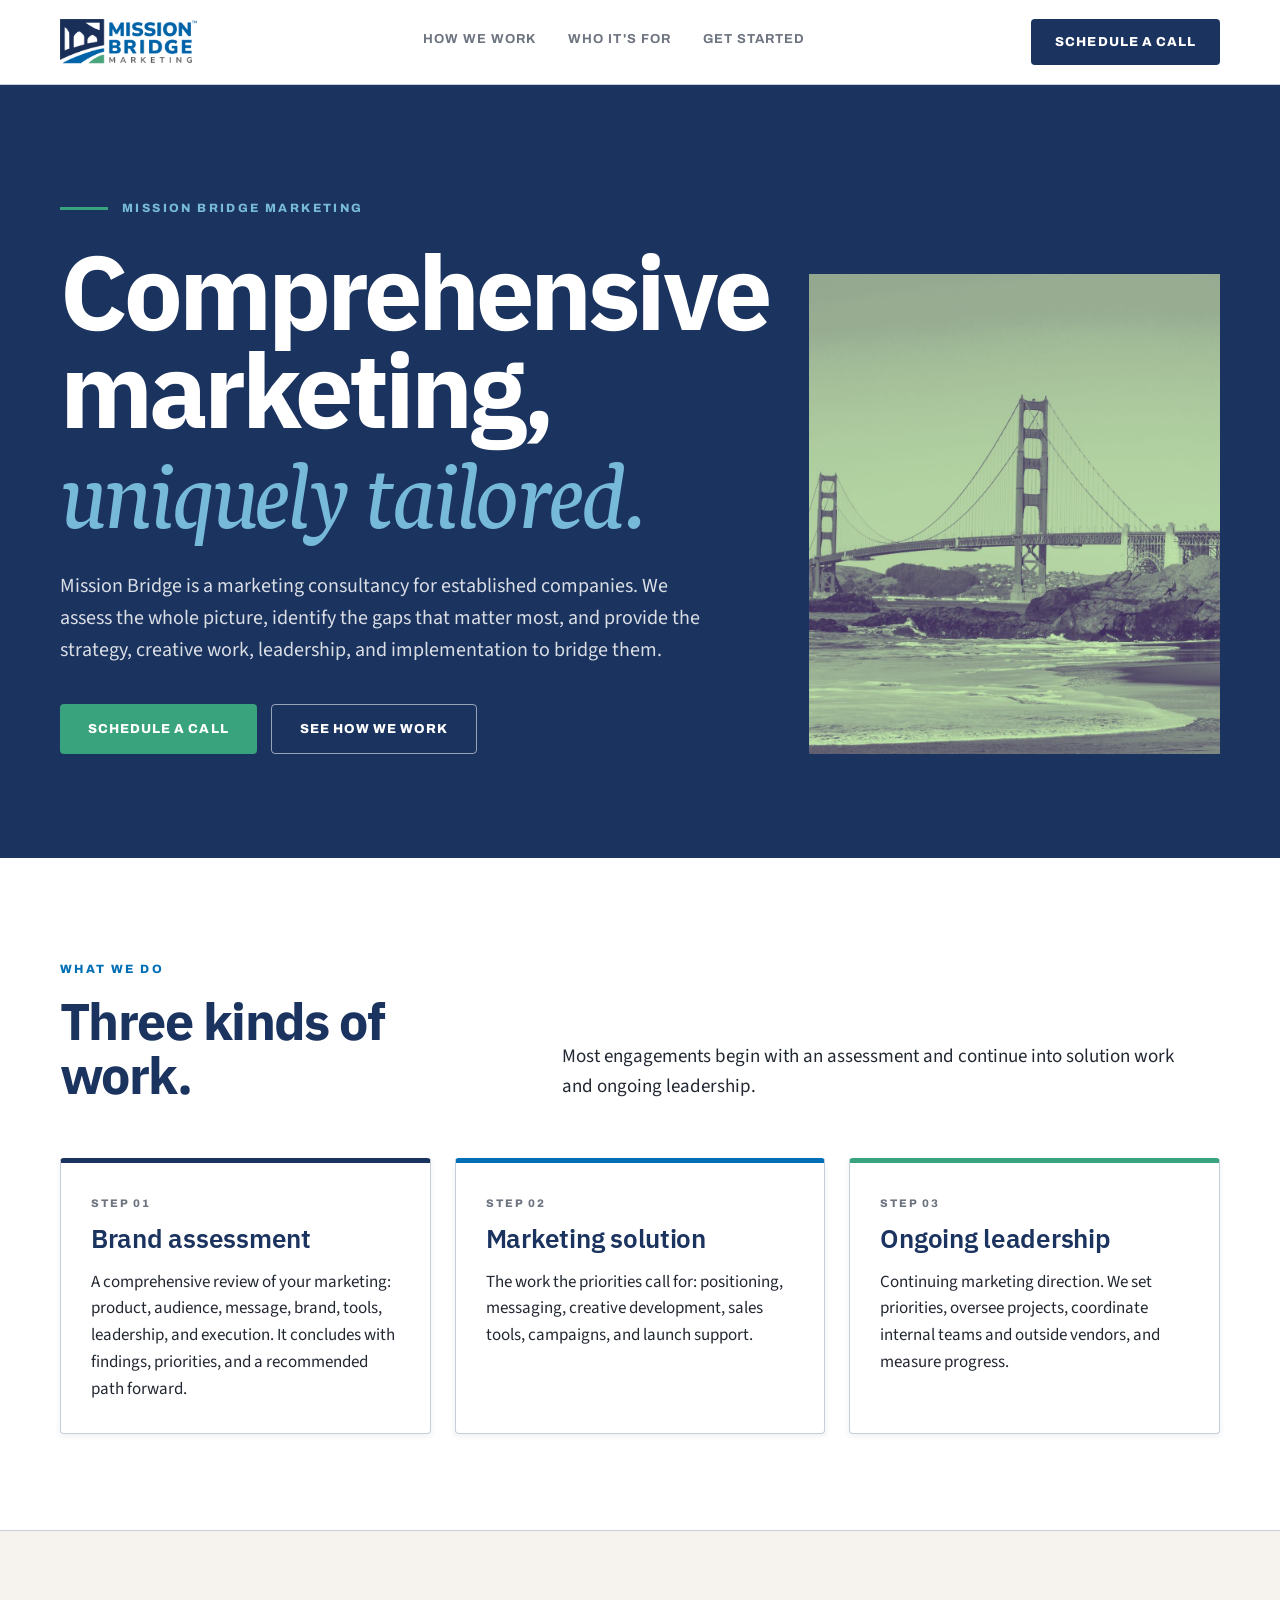
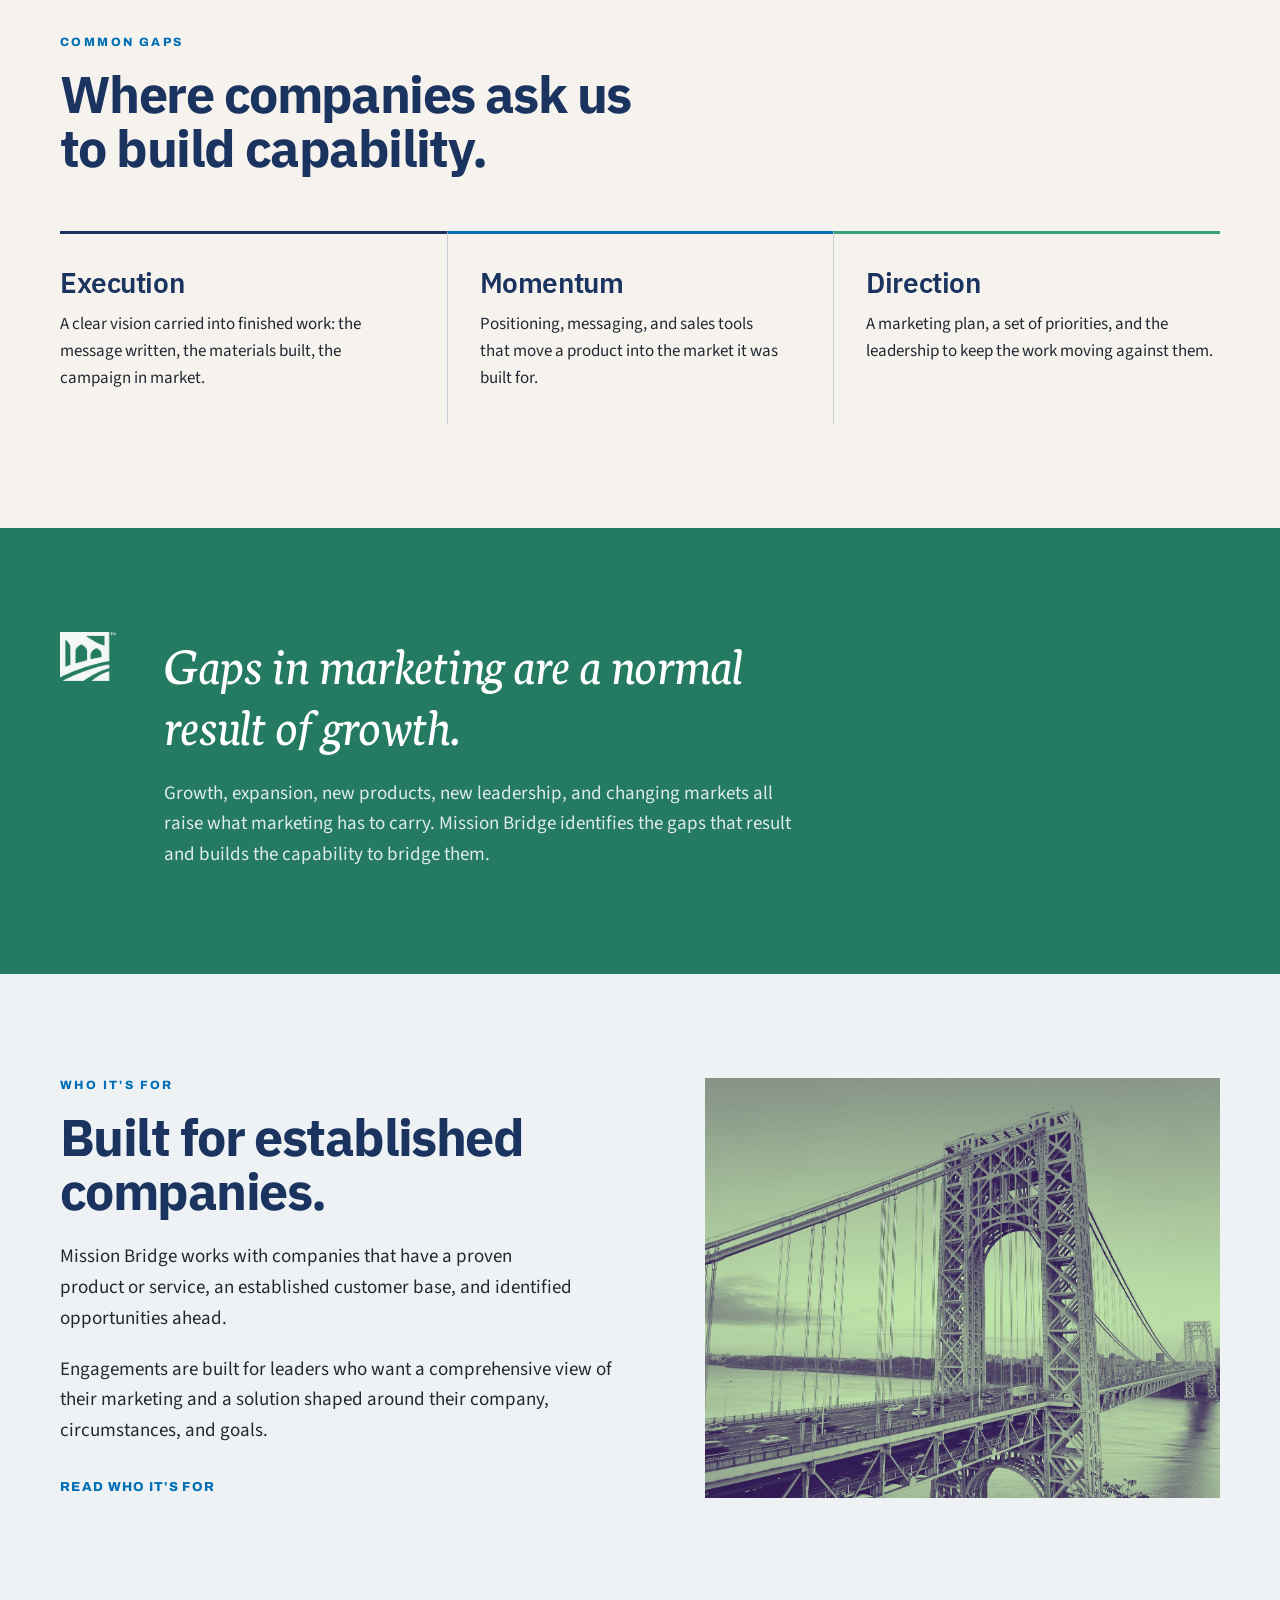
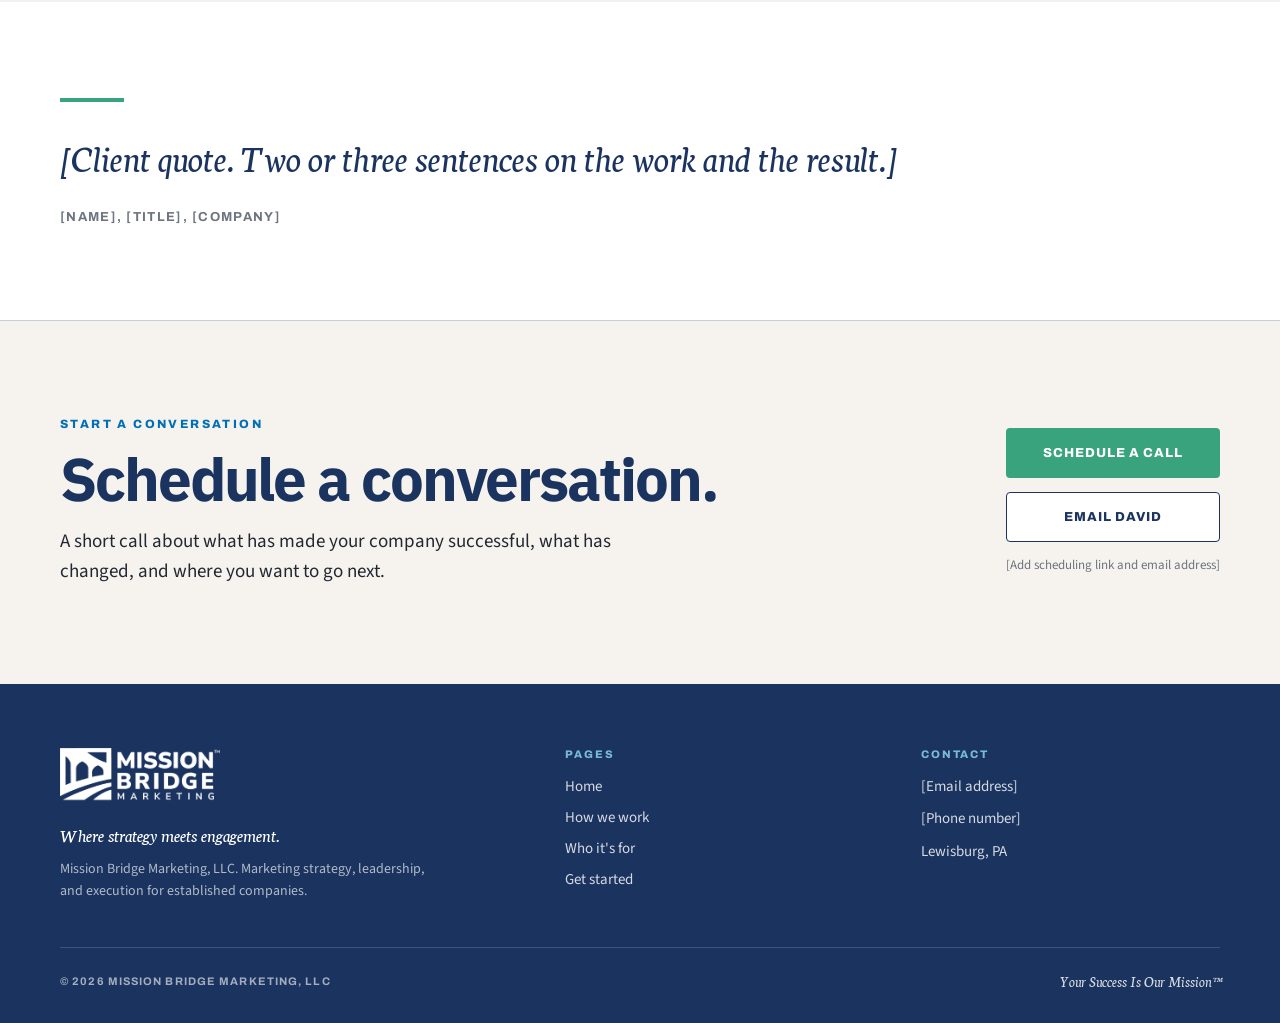
==== index.html @ 9111d2ae "Site comp" ====
<!doctype html>
<html lang="en">
<head>
<meta charset="utf-8">
<meta name="viewport" content="width=device-width, initial-scale=1">
<meta name="robots" content="noindex, nofollow">
<title>Mission Bridge Marketing</title>
<link rel="stylesheet" href="colors_and_type.css">
<style>
  * { box-sizing: border-box; }
  html, body { margin: 0; padding: 0; }
  body { background: #fff; -webkit-font-smoothing: antialiased; text-rendering: optimizeLegibility; }
  a { color: #006FB6; text-decoration: none; }
  a:hover { color: #1B335F; }
  p { text-wrap: pretty; }
  .hv0:hover{color: #1B335F !important}
  .hv1:hover{color: #1B335F !important}
  .hv2:hover{color: #1B335F !important}
  .hv3:hover{background: #16294c !important;box-shadow: 0 6px 18px rgba(27,51,95,0.10) !important;color: #fff !important}
  .hv4:hover{background: #2f9070 !important;color: #fff !important}
  .hv5:hover{border-color: #fff !important;color: #fff !important}
  .hv6:hover{box-shadow: 0 6px 18px rgba(27,51,95,0.10) !important;transform: translateY(-3px) !important}
  .hv7:hover{box-shadow: 0 6px 18px rgba(27,51,95,0.10) !important;transform: translateY(-3px) !important}
  .hv8:hover{box-shadow: 0 6px 18px rgba(27,51,95,0.10) !important;transform: translateY(-3px) !important}
  .hv9:hover{border-bottom-color: #006FB6 !important;color: #006FB6 !important}
  .hv10:hover{background: #2f9070 !important;color: #fff !important}
  .hv11:hover{box-shadow: 0 6px 18px rgba(27,51,95,0.10) !important;color: #1B335F !important}
  .hv12:hover{color: #fff !important}
  .hv13:hover{color: #fff !important}
  .hv14:hover{color: #fff !important}
  .hv15:hover{color: #fff !important}

  @media (max-width: 900px) {
    header nav { display: none !important; }
    [style*="padding: 0 40px"] { padding-left: 20px !important; padding-right: 20px !important; }
    [style*="grid-template-columns"] { grid-template-columns: 1fr !important; gap: 32px !important; }
    [style*="border-left: 1px solid var(--mbm-line)"] { border-left: 0 !important; padding-left: 0 !important; }
    h1 { font-size: 48px !important; }
    h2 { font-size: 34px !important; }
    p[style*="font-size: 54px"], p[style*="font-size: 38px"], p[style*="font-size: 34px"] { font-size: 28px !important; }
    [style*="font-size: 96px"] { font-size: 56px !important; }
    [style*="padding: 116px 0"], [style*="padding: 104px 0"], [style*="padding: 96px 0"], [style*="padding: 88px 0"] { padding-top: 64px !important; padding-bottom: 64px !important; }
    [style*="height: 480px"], [style*="height: 420px"], [style*="height: 380px"] { height: 260px !important; }
    .photo-band { height: 220px !important; }
  }
</style>
</head>
<body>
<div style="font-family: var(--font-body); color: var(--mbm-ink); background: #fff;">

  <header style="position: sticky; top: 0; z-index: 30; background: #fff; border-bottom: 1px solid var(--mbm-line);">
    <div style="max-width: 1240px; margin: 0 auto; padding: 0 40px;">
      <div style="display: flex; align-items: center; justify-content: space-between; gap: 32px; height: 84px;">
        <a href="index.html" style="display: inline-flex; align-items: center;">
          <img src="assets/logo-horizontal-full-color.png" alt="Mission Bridge Marketing" style="height: 46px; width: auto; display: block;" />
        </a>
        <nav style="display: flex; align-items: center; gap: 32px;">
          <a href="how-we-work.html" style="font-family: var(--font-utility); font-weight: 700; font-size: 13px; letter-spacing: 0.08em; text-transform: uppercase; color: #6D7480; border-bottom: 2px solid transparent; padding-bottom: 5px; transition: color 200ms var(--ease-standard);" class="hv0">How we work</a>
          <a href="who-its-for.html" style="font-family: var(--font-utility); font-weight: 700; font-size: 13px; letter-spacing: 0.08em; text-transform: uppercase; color: #6D7480; border-bottom: 2px solid transparent; padding-bottom: 5px; transition: color 200ms var(--ease-standard);" class="hv1">Who it's for</a>
          <a href="get-started.html" style="font-family: var(--font-utility); font-weight: 700; font-size: 13px; letter-spacing: 0.08em; text-transform: uppercase; color: #6D7480; border-bottom: 2px solid transparent; padding-bottom: 5px; transition: color 200ms var(--ease-standard);" class="hv2">Get started</a>
        </nav>
        <a href="#schedule" style="display: inline-flex; align-items: center; min-height: 46px; padding: 13px 24px; background: var(--mbm-navy); color: #fff; border-radius: 4px; font-family: var(--font-utility); font-weight: 800; font-size: 13px; letter-spacing: 0.08em; text-transform: uppercase; transition: background 200ms var(--ease-standard), box-shadow 200ms var(--ease-standard);" class="hv3">Schedule a call</a>
      </div>
    </div>
    <div data-mbm-progress="true" style="position: absolute; left: 0; bottom: -1px; height: 2px; width: 0; background: var(--mbm-teal); transition: width 120ms linear;"></div>
  </header>

  
  <main>
    <section style="background: var(--mbm-navy); color: #fff;">
      <div style="max-width: 1240px; margin: 0 auto; padding: 0 40px;">
        <div style="display: grid; grid-template-columns: minmax(0, 1.25fr) minmax(0, 0.75fr); gap: 64px; align-items: end; padding: 116px 0 104px;">
          <div>
            <div style="display: flex; align-items: center; gap: 14px; margin-bottom: 28px;">
              <span style="display: block; width: 48px; height: 3px; background: var(--mbm-teal);"></span>
              <span style="font-family: var(--font-utility); font-weight: 800; font-size: 12px; letter-spacing: 0.2em; text-transform: uppercase; color: var(--mbm-sky);">Mission Bridge Marketing</span>
            </div>
            <h1 style="font-family: var(--font-display); font-weight: 700; font-size: 104px; line-height: 0.94; letter-spacing: -0.038em; color: #fff; margin: 0 0 32px; max-width: 15ch;">Comprehensive marketing, <span style="font-family: var(--font-editorial); font-style: italic; font-weight: 400; letter-spacing: -0.01em; color: var(--mbm-sky);">uniquely tailored.</span></h1>
            <p style="font-family: var(--font-body); font-size: 20px; line-height: 1.6; color: rgba(255,255,255,0.84); margin: 0 0 38px; max-width: 640px;">Mission Bridge is a marketing consultancy for established companies. We assess the whole picture, identify the gaps that matter most, and provide the strategy, creative work, leadership, and implementation to bridge them.</p>
            <div style="display: flex; gap: 14px; flex-wrap: wrap;">
              <a href="#schedule" style="display: inline-flex; align-items: center; min-height: 50px; padding: 16px 28px; background: var(--mbm-teal); color: #fff; border-radius: 4px; font-family: var(--font-utility); font-weight: 800; font-size: 13px; letter-spacing: 0.08em; text-transform: uppercase; transition: background 200ms var(--ease-standard);" class="hv4">Schedule a call</a>
              <a href="how-we-work.html" style="display: inline-flex; align-items: center; min-height: 50px; padding: 16px 28px; background: transparent; color: #fff; border: 1.5px solid rgba(255,255,255,0.55); border-radius: 4px; font-family: var(--font-utility); font-weight: 800; font-size: 13px; letter-spacing: 0.08em; text-transform: uppercase; transition: border-color 200ms var(--ease-standard);" class="hv5">See how we work</a>
            </div>
          </div>
          
          <div style="height: 480px; position: relative;">
            <img src="assets/bridges/golden-gate-sage.jpg" alt="Golden Gate Bridge" style="position:absolute;inset:0;width:100%;height:100%;object-fit:cover;display:block;">
          </div>
          
        </div>
      </div>
    </section>

    <section style="background: #fff;">
      <div style="max-width: 1240px; margin: 0 auto; padding: 0 40px;">
        <div style="padding: 104px 0 96px;">
          <div style="display: grid; grid-template-columns: minmax(0, 0.8fr) minmax(0, 1.2fr); gap: 64px; align-items: end; margin-bottom: 56px;">
            <div>
              <div style="font-family: var(--font-utility); font-weight: 800; font-size: 12px; letter-spacing: 0.2em; text-transform: uppercase; color: var(--mbm-blue); margin-bottom: 18px;">What we do</div>
              <h2 style="font-family: var(--font-display); font-weight: 700; font-size: 52px; line-height: 1.04; letter-spacing: -0.03em; color: var(--mbm-navy); margin: 0;">Three kinds of work.</h2>
            </div>
            <p style="font-family: var(--font-body); font-size: 19px; line-height: 1.6; color: var(--mbm-ink); margin: 0; max-width: 620px;">Most engagements begin with an assessment and continue into solution work and ongoing leadership.</p>
          </div>
          <div style="display: grid; grid-template-columns: repeat(3, minmax(0, 1fr)); gap: 24px;">
            <article style="background: #fff; border: 1px solid var(--mbm-line); border-top: 5px solid var(--mbm-navy); border-radius: 4px; padding: 34px 30px 30px; display: flex; flex-direction: column; gap: 14px; box-shadow: 0 2px 6px rgba(27,51,95,0.08); transition: box-shadow 200ms var(--ease-standard), transform 200ms var(--ease-standard);" class="hv6">
              <div style="font-family: var(--font-utility); font-weight: 800; font-size: 11px; letter-spacing: 0.18em; text-transform: uppercase; color: var(--mbm-slate);">Step 01</div>
              <h3 style="font-family: var(--font-display); font-weight: 600; font-size: 26px; line-height: 1.2; letter-spacing: -0.01em; color: var(--mbm-navy); margin: 0;">Brand assessment</h3>
              <p style="font-family: var(--font-body); font-size: 17px; line-height: 1.58; color: var(--mbm-ink); margin: 0;">A comprehensive review of your marketing: product, audience, message, brand, tools, leadership, and execution. It concludes with findings, priorities, and a recommended path forward.</p>
            </article>
            <article style="background: #fff; border: 1px solid var(--mbm-line); border-top: 5px solid var(--mbm-blue); border-radius: 4px; padding: 34px 30px 30px; display: flex; flex-direction: column; gap: 14px; box-shadow: 0 2px 6px rgba(27,51,95,0.08); transition: box-shadow 200ms var(--ease-standard), transform 200ms var(--ease-standard);" class="hv7">
              <div style="font-family: var(--font-utility); font-weight: 800; font-size: 11px; letter-spacing: 0.18em; text-transform: uppercase; color: var(--mbm-slate);">Step 02</div>
              <h3 style="font-family: var(--font-display); font-weight: 600; font-size: 26px; line-height: 1.2; letter-spacing: -0.01em; color: var(--mbm-navy); margin: 0;">Marketing solution</h3>
              <p style="font-family: var(--font-body); font-size: 17px; line-height: 1.58; color: var(--mbm-ink); margin: 0;">The work the priorities call for: positioning, messaging, creative development, sales tools, campaigns, and launch support.</p>
            </article>
            <article style="background: #fff; border: 1px solid var(--mbm-line); border-top: 5px solid var(--mbm-teal); border-radius: 4px; padding: 34px 30px 30px; display: flex; flex-direction: column; gap: 14px; box-shadow: 0 2px 6px rgba(27,51,95,0.08); transition: box-shadow 200ms var(--ease-standard), transform 200ms var(--ease-standard);" class="hv8">
              <div style="font-family: var(--font-utility); font-weight: 800; font-size: 11px; letter-spacing: 0.18em; text-transform: uppercase; color: var(--mbm-slate);">Step 03</div>
              <h3 style="font-family: var(--font-display); font-weight: 600; font-size: 26px; line-height: 1.2; letter-spacing: -0.01em; color: var(--mbm-navy); margin: 0;">Ongoing leadership</h3>
              <p style="font-family: var(--font-body); font-size: 17px; line-height: 1.58; color: var(--mbm-ink); margin: 0;">Continuing marketing direction. We set priorities, oversee projects, coordinate internal teams and outside vendors, and measure progress.</p>
            </article>
          </div>
        </div>
      </div>
    </section>

    <section style="background: var(--mbm-warm-paper); border-top: 1px solid var(--mbm-line);">
      <div style="max-width: 1240px; margin: 0 auto; padding: 0 40px;">
        <div style="padding: 104px 0;">
          <div style="font-family: var(--font-utility); font-weight: 800; font-size: 12px; letter-spacing: 0.2em; text-transform: uppercase; color: var(--mbm-blue); margin-bottom: 18px;">Common gaps</div>
          <h2 style="font-family: var(--font-display); font-weight: 700; font-size: 52px; line-height: 1.04; letter-spacing: -0.03em; color: var(--mbm-navy); margin: 0 0 56px; max-width: 20ch;">Where companies ask us to build capability.</h2>
          <div style="display: grid; grid-template-columns: repeat(3, minmax(0, 1fr)); gap: 0;">
            <div style="padding: 32px 32px 32px 0; border-top: 3px solid var(--mbm-navy);">
              <div style="font-family: var(--font-display); font-weight: 600; font-size: 28px; line-height: 1.18; letter-spacing: -0.015em; color: var(--mbm-navy); margin-bottom: 12px;">Execution</div>
              <p style="font-family: var(--font-body); font-size: 17px; line-height: 1.58; color: var(--mbm-ink); margin: 0;">A clear vision carried into finished work: the message written, the materials built, the campaign in market.</p>
            </div>
            <div style="padding: 32px 32px 32px 32px; border-top: 3px solid var(--mbm-blue); border-left: 1px solid var(--mbm-line);">
              <div style="font-family: var(--font-display); font-weight: 600; font-size: 28px; line-height: 1.18; letter-spacing: -0.015em; color: var(--mbm-navy); margin-bottom: 12px;">Momentum</div>
              <p style="font-family: var(--font-body); font-size: 17px; line-height: 1.58; color: var(--mbm-ink); margin: 0;">Positioning, messaging, and sales tools that move a product into the market it was built for.</p>
            </div>
            <div style="padding: 32px 0 32px 32px; border-top: 3px solid var(--mbm-teal); border-left: 1px solid var(--mbm-line);">
              <div style="font-family: var(--font-display); font-weight: 600; font-size: 28px; line-height: 1.18; letter-spacing: -0.015em; color: var(--mbm-navy); margin-bottom: 12px;">Direction</div>
              <p style="font-family: var(--font-body); font-size: 17px; line-height: 1.58; color: var(--mbm-ink); margin: 0;">A marketing plan, a set of priorities, and the leadership to keep the work moving against them.</p>
            </div>
          </div>
        </div>
      </div>
    </section>

    <section style="background: var(--mbm-deep-teal);">
      <div style="max-width: 1240px; margin: 0 auto; padding: 0 40px;">
        <div style="padding: 104px 0; display: grid; grid-template-columns: 64px minmax(0, 1fr); gap: 40px; align-items: start;">
          <img src="assets/mark-reversed.png" alt="" style="width: 56px; height: auto; display: block; opacity: 0.95;" />
          <div>
            <p style="font-family: var(--font-editorial); font-style: italic; font-weight: 400; font-size: 54px; line-height: 1.14; color: #fff; margin: 0 0 24px; max-width: 24ch;">Gaps in marketing are a normal result of growth.</p>
            <p style="font-family: var(--font-body); font-size: 19px; line-height: 1.6; color: rgba(255,255,255,0.86); margin: 0; max-width: 640px;">Growth, expansion, new products, new leadership, and changing markets all raise what marketing has to carry. Mission Bridge identifies the gaps that result and builds the capability to bridge them.</p>
          </div>
        </div>
      </div>
    </section>

    <section style="background: var(--mbm-light-slate);">
      <div style="max-width: 1240px; margin: 0 auto; padding: 0 40px;">
        <div style="display: grid; grid-template-columns: minmax(0, 1fr) minmax(0, 0.9fr); gap: 72px; align-items: center; padding: 104px 0;">
          <div>
            <div style="font-family: var(--font-utility); font-weight: 800; font-size: 12px; letter-spacing: 0.2em; text-transform: uppercase; color: var(--mbm-blue); margin-bottom: 18px;">Who it's for</div>
            <h2 style="font-family: var(--font-display); font-weight: 700; font-size: 52px; line-height: 1.04; letter-spacing: -0.03em; color: var(--mbm-navy); margin: 0 0 24px;">Built for established companies.</h2>
            <p style="font-family: var(--font-body); font-size: 19px; line-height: 1.62; color: var(--mbm-ink); margin: 0 0 20px; max-width: 620px;">Mission Bridge works with companies that have a proven product or service, an established customer base, and identified opportunities ahead.</p>
            <p style="font-family: var(--font-body); font-size: 19px; line-height: 1.62; color: var(--mbm-ink); margin: 0 0 28px; max-width: 620px;">Engagements are built for leaders who want a comprehensive view of their marketing and a solution shaped around their company, circumstances, and goals.</p>
            <a href="who-its-for.html" style="display: inline-flex; align-items: center; gap: 10px; font-family: var(--font-utility); font-weight: 800; font-size: 13px; letter-spacing: 0.1em; text-transform: uppercase; color: var(--mbm-blue); border-bottom: 1.5px solid transparent; padding-bottom: 3px;" class="hv9">Read who it's for</a>
          </div>
          
          <div style="height: 420px; position: relative;">
            <img src="assets/bridges/gw-bridge-sage.jpg" alt="George Washington Bridge" style="position:absolute;inset:0;width:100%;height:100%;object-fit:cover;display:block;">
          </div>
          
        </div>
      </div>
    </section>

    
    <section style="background: #fff;">
      <div style="max-width: 1240px; margin: 0 auto; padding: 0 40px;">
        <div style="padding: 96px 0; max-width: 920px;">
          <hr style="height: 4px; width: 64px; background: var(--mbm-teal); border: 0; margin: 0 0 32px;" />
          <p style="font-family: var(--font-editorial); font-style: italic; font-weight: 400; font-size: 38px; line-height: 1.26; color: var(--mbm-navy); margin: 0 0 28px;">[Client quote. Two or three sentences on the work and the result.]</p>
          <div style="font-family: var(--font-utility); font-weight: 700; font-size: 13px; letter-spacing: 0.1em; text-transform: uppercase; color: var(--mbm-slate);">[Name], [Title], [Company]</div>
        </div>
      </div>
    </section>
    
  </main>
  

  

  

  

  <section id="schedule" style="background: var(--mbm-warm-paper); border-top: 1px solid var(--mbm-line);">
    <div style="max-width: 1240px; margin: 0 auto; padding: 0 40px;">
      <div style="padding: 96px 0; display: grid; grid-template-columns: minmax(0, 1fr) auto; gap: 56px; align-items: center;">
        <div>
          <div style="font-family: var(--font-utility); font-weight: 800; font-size: 12px; letter-spacing: 0.2em; text-transform: uppercase; color: var(--mbm-blue); margin-bottom: 18px;">Start a conversation</div>
          <h2 style="font-family: var(--font-display); font-weight: 700; font-size: 60px; line-height: 1.0; letter-spacing: -0.035em; color: var(--mbm-navy); margin: 0 0 18px;">Schedule a conversation.</h2>
          <p style="font-family: var(--font-body); font-size: 19px; line-height: 1.6; color: var(--mbm-ink); margin: 0; max-width: 620px;">A short call about what has made your company successful, what has changed, and where you want to go next.</p>
        </div>
        <div style="display: flex; flex-direction: column; gap: 14px;">
          <a href="#" style="display: inline-flex; align-items: center; justify-content: center; min-height: 50px; padding: 16px 30px; background: var(--mbm-teal); color: #fff; border-radius: 4px; font-family: var(--font-utility); font-weight: 800; font-size: 13px; letter-spacing: 0.08em; text-transform: uppercase; transition: background 200ms var(--ease-standard);" class="hv10">Schedule a call</a>
          <a href="mailto:[email]" style="display: inline-flex; align-items: center; justify-content: center; min-height: 50px; padding: 16px 30px; background: #fff; color: var(--mbm-navy); border: 1.5px solid var(--mbm-navy); border-radius: 4px; font-family: var(--font-utility); font-weight: 800; font-size: 13px; letter-spacing: 0.08em; text-transform: uppercase; transition: box-shadow 200ms var(--ease-standard);" class="hv11">Email David</a>
          <div style="font-family: var(--font-body); font-size: 13px; line-height: 1.5; color: var(--mbm-slate); max-width: 240px;">[Add scheduling link and email address]</div>
        </div>
      </div>
    </div>
  </section>

  <footer style="background: var(--mbm-navy); padding: 64px 0 32px;">
    <div style="max-width: 1240px; margin: 0 auto; padding: 0 40px;">
      <div style="display: grid; grid-template-columns: 1.5fr 1fr 1fr; gap: 56px; padding-bottom: 44px; border-bottom: 1px solid rgba(255,255,255,0.16);">
        <div>
          <img src="assets/logo-horizontal-reversed.png" alt="Mission Bridge Marketing" style="height: 54px; width: auto; display: block; margin-bottom: 20px;" />
          <p style="font-family: var(--font-editorial); font-style: italic; font-size: 19px; line-height: 1.35; color: #fff; margin: 0 0 12px; max-width: 380px;">Where strategy meets engagement.</p>
          <p style="font-family: var(--font-body); font-size: 14px; line-height: 1.55; color: rgba(255,255,255,0.66); margin: 0; max-width: 380px;">Mission Bridge Marketing, LLC. Marketing strategy, leadership, and execution for established companies.</p>
        </div>
        <div>
          <div style="font-family: var(--font-utility); font-weight: 800; font-size: 11px; letter-spacing: 0.18em; text-transform: uppercase; color: var(--mbm-sky); margin-bottom: 16px;">Pages</div>
          <div style="display: flex; flex-direction: column; gap: 10px;">
            <a href="index.html" style="font-family: var(--font-body); font-size: 15px; color: rgba(255,255,255,0.82);" class="hv12">Home</a>
            <a href="how-we-work.html" style="font-family: var(--font-body); font-size: 15px; color: rgba(255,255,255,0.82);" class="hv13">How we work</a>
            <a href="who-its-for.html" style="font-family: var(--font-body); font-size: 15px; color: rgba(255,255,255,0.82);" class="hv14">Who it's for</a>
            <a href="get-started.html" style="font-family: var(--font-body); font-size: 15px; color: rgba(255,255,255,0.82);" class="hv15">Get started</a>
          </div>
        </div>
        <div>
          <div style="font-family: var(--font-utility); font-weight: 800; font-size: 11px; letter-spacing: 0.18em; text-transform: uppercase; color: var(--mbm-sky); margin-bottom: 16px;">Contact</div>
          <div style="display: flex; flex-direction: column; gap: 10px; font-family: var(--font-body); font-size: 15px; line-height: 1.5; color: rgba(255,255,255,0.82);">
            <div>[Email address]</div>
            <div>[Phone number]</div>
            <div>Lewisburg, PA</div>
          </div>
        </div>
      </div>
      <div style="padding-top: 24px; display: flex; justify-content: space-between; align-items: center; flex-wrap: wrap; gap: 12px;">
        <div style="font-family: var(--font-utility); font-weight: 700; font-size: 11px; letter-spacing: 0.1em; text-transform: uppercase; color: rgba(255,255,255,0.6);">&copy; 2026 Mission Bridge Marketing, LLC</div>
        <div style="font-family: var(--font-editorial); font-style: italic; font-size: 15px; color: rgba(255,255,255,0.82);">Your Success Is Our Mission&trade;</div>
      </div>
    </div>
  </footer>
</div>
<script>
(function () {
  var bar = document.querySelector('[data-mbm-progress]');
  function update() {
    var h = document.documentElement, max = h.scrollHeight - h.clientHeight;
    bar.style.width = (max > 0 ? (h.scrollTop / max) * 100 : 0) + '%';
  }
  window.addEventListener('scroll', update, { passive: true });
  update();
})();
</script>
</body>
</html>
---- colors_and_type.css ----
/* =============================================================
   Mission Bridge Marketing — Core Tokens
   Colors, typography, spacing, radius, shadow, and semantic
   element styles. Import this in any Mission Bridge artifact.
   ============================================================= */

/* ----- Web fonts (local TTFs in /fonts) -------------------- */
@font-face {
  font-family: "IBM Plex Sans";
  src: url("fonts/IBMPlexSans-VariableFont.ttf") format("truetype-variations");
  font-weight: 100 900;
  font-style: normal;
  font-display: swap;
}
@font-face {
  font-family: "IBM Plex Sans";
  src: url("fonts/IBMPlexSans-Italic-VariableFont.ttf") format("truetype-variations");
  font-weight: 100 900;
  font-style: italic;
  font-display: swap;
}
@font-face {
  font-family: "Source Sans 3";
  src: url("fonts/SourceSans3-VariableFont.ttf") format("truetype-variations");
  font-weight: 200 900;
  font-style: normal;
  font-display: swap;
}
@font-face {
  font-family: "Source Sans 3";
  src: url("fonts/SourceSans3-Italic-VariableFont.ttf") format("truetype-variations");
  font-weight: 200 900;
  font-style: italic;
  font-display: swap;
}
@font-face {
  font-family: "Archivo";
  src: url("fonts/Archivo-VariableFont.ttf") format("truetype-variations");
  font-weight: 100 900;
  font-style: normal;
  font-display: swap;
}
@font-face {
  font-family: "Archivo";
  src: url("fonts/Archivo-Italic-VariableFont.ttf") format("truetype-variations");
  font-weight: 100 900;
  font-style: italic;
  font-display: swap;
}
@font-face {
  font-family: "Neuton";
  src: url("fonts/Neuton-Light.ttf") format("truetype");
  font-weight: 300;
  font-style: normal;
  font-display: swap;
}
@font-face {
  font-family: "Neuton";
  src: url("fonts/Neuton-Regular.ttf") format("truetype");
  font-weight: 400;
  font-style: normal;
  font-display: swap;
}
@font-face {
  font-family: "Neuton";
  src: url("fonts/Neuton-Italic.ttf") format("truetype");
  font-weight: 400;
  font-style: italic;
  font-display: swap;
}
@font-face {
  font-family: "Neuton";
  src: url("fonts/Neuton-Bold.ttf") format("truetype");
  font-weight: 700;
  font-style: normal;
  font-display: swap;
}
@font-face {
  font-family: "Neuton";
  src: url("fonts/Neuton-ExtraBold.ttf") format("truetype");
  font-weight: 800;
  font-style: normal;
  font-display: swap;
}

:root {
  /* ---------- Primary brand palette ---------- */
  --mbm-navy: #1B335F;          /* Foundation Navy — authority */
  --mbm-blue: #006FB6;          /* Bridge Blue — connection */
  --mbm-teal: #38A37D;          /* Mission Teal — action */

  /* ---------- Secondary support ---------- */
  --mbm-sky: #77B9D8;
  --mbm-deep-teal: #247B62;
  --mbm-muted-blue: #DBE9F2;
  --mbm-muted-green: #E2F0EA;

  /* ---------- Neutrals ---------- */
  --mbm-ink: #222832;
  --mbm-slate: #6D7480;
  --mbm-line: #C7CED7;
  --mbm-light-slate: #EEF2F5;
  --mbm-warm-paper: #F6F3EE;
  --mbm-white: #FFFFFF;

  /* ---------- Semantic (status only — not brand) ---------- */
  --mbm-success: #2E7D5B;       --mbm-success-tint: #E6F3EC;
  --mbm-warning: #C58A1C;       --mbm-warning-tint: #F9EFD8;
  --mbm-critical: #B34A3C;      --mbm-critical-tint: #F8E4E1;
  --mbm-info: #4F7FA3;          --mbm-info-tint: #E7F0F6;
  --mbm-outlier: #7A5C8E;       --mbm-outlier-tint: #EEE7F3;

  /* ---------- Semantic surface tokens ---------- */
  --bg: var(--mbm-white);
  --bg-soft: var(--mbm-warm-paper);
  --bg-panel: var(--mbm-light-slate);
  --bg-inverse: var(--mbm-navy);
  --fg: var(--mbm-ink);
  --fg-muted: var(--mbm-slate);
  --fg-on-dark: var(--mbm-white);
  --border: var(--mbm-line);
  --rule: var(--mbm-navy);

  /* ---------- Typography families ---------- */
  --font-display: "IBM Plex Sans", "Helvetica Neue", Arial, sans-serif;
  --font-editorial: "Neuton", Georgia, "Times New Roman", serif;
  --font-body: "Source Sans 3", "Helvetica Neue", Arial, sans-serif;
  --font-utility: "Archivo", "Helvetica Neue", Arial, sans-serif;
  --font-mono: ui-monospace, "SF Mono", Menlo, Consolas, monospace;

  /* ---------- Type scale (display: IBM Plex Sans) ---------- */
  --t-h1-size: 72px;            /* 56–88 range */
  --t-h1-weight: 700;
  --t-h1-leading: 1.04;
  --t-h1-tracking: -0.02em;

  --t-h2-size: 36px;            /* 32–40 */
  --t-h2-weight: 700;
  --t-h2-leading: 1.12;
  --t-h2-tracking: -0.01em;

  --t-h3-size: 24px;            /* 22–28 */
  --t-h3-weight: 600;
  --t-h3-leading: 1.25;
  --t-h3-tracking: -0.005em;

  /* H4 / Label — Archivo 800 uppercase */
  --t-h4-size: 14px;
  --t-h4-weight: 800;
  --t-h4-tracking: 0.08em;

  /* Eyebrow — Archivo 800 uppercase */
  --t-eyebrow-size: 12px;
  --t-eyebrow-weight: 800;
  --t-eyebrow-tracking: 0.18em;

  /* Strategic Subhead — Neuton italic */
  --t-strategic-size: 32px;     /* 26–44 */
  --t-strategic-weight: 400;
  --t-strategic-leading: 1.25;

  /* Body — Source Sans 3 */
  --t-body-size: 17px;          /* 16–18 */
  --t-body-weight: 400;
  --t-body-leading: 1.55;

  /* Small / Meta */
  --t-small-size: 13px;
  --t-small-weight: 600;
  --t-small-tracking: 0.01em;

  /* ---------- Spacing scale (8px grid) ---------- */
  --space-0: 0;
  --space-1: 4px;
  --space-2: 8px;
  --space-3: 12px;
  --space-4: 16px;
  --space-5: 20px;
  --space-6: 24px;
  --space-7: 32px;
  --space-8: 40px;
  --space-9: 48px;
  --space-10: 64px;
  --space-11: 80px;
  --space-12: 120px;

  /* ---------- Radius — restrained, not decorative ---------- */
  --radius-none: 0;
  --radius-sm: 2px;             /* fields, small chips */
  --radius-md: 4px;             /* buttons, cards default */
  --radius-lg: 8px;              /* large cards, modals */
  --radius-pill: 999px;          /* status pills only */

  /* ---------- Borders & rules ---------- */
  --border-hairline: 1px solid var(--mbm-line);
  --rule-navy: 4px solid var(--mbm-navy);
  --rule-navy-thin: 2px solid var(--mbm-navy);

  /* ---------- Shadow system — soft, layered, never punchy ---------- */
  --shadow-xs: 0 1px 2px rgba(27, 51, 95, 0.06);
  --shadow-sm: 0 2px 6px rgba(27, 51, 95, 0.08);
  --shadow-md: 0 6px 18px rgba(27, 51, 95, 0.10);
  --shadow-lg: 0 16px 40px rgba(27, 51, 95, 0.14);
  --shadow-inset: inset 0 0 0 1px rgba(27, 51, 95, 0.08);

  /* ---------- Motion ---------- */
  --ease-standard: cubic-bezier(0.2, 0.6, 0.2, 1);
  --ease-out: cubic-bezier(0.16, 1, 0.3, 1);
  --dur-fast: 120ms;
  --dur-base: 200ms;
  --dur-slow: 320ms;

  /* ---------- Layout ---------- */
  --container-max: 1200px;
  --container-narrow: 760px;    /* long-form reading */
}

/* =============================================================
   Semantic element styles
   ============================================================= */

.mbm-body,
body.mbm {
  font-family: var(--font-body);
  font-size: var(--t-body-size);
  font-weight: var(--t-body-weight);
  line-height: var(--t-body-leading);
  color: var(--fg);
  background: var(--bg);
  -webkit-font-smoothing: antialiased;
  text-rendering: optimizeLegibility;
}

.mbm-h1, h1.mbm {
  font-family: var(--font-display);
  font-weight: var(--t-h1-weight);
  font-size: var(--t-h1-size);
  line-height: var(--t-h1-leading);
  letter-spacing: var(--t-h1-tracking);
  color: var(--mbm-navy);
  margin: 0;
}

.mbm-h2, h2.mbm {
  font-family: var(--font-display);
  font-weight: var(--t-h2-weight);
  font-size: var(--t-h2-size);
  line-height: var(--t-h2-leading);
  letter-spacing: var(--t-h2-tracking);
  color: var(--mbm-navy);
  margin: 0;
}

.mbm-h3, h3.mbm {
  font-family: var(--font-display);
  font-weight: var(--t-h3-weight);
  font-size: var(--t-h3-size);
  line-height: var(--t-h3-leading);
  letter-spacing: var(--t-h3-tracking);
  color: var(--mbm-navy);
  margin: 0;
}

.mbm-h4, h4.mbm {
  font-family: var(--font-utility);
  font-weight: var(--t-h4-weight);
  font-size: var(--t-h4-size);
  letter-spacing: var(--t-h4-tracking);
  text-transform: uppercase;
  color: var(--mbm-navy);
  margin: 0;
}

.mbm-eyebrow {
  font-family: var(--font-utility);
  font-weight: var(--t-eyebrow-weight);
  font-size: var(--t-eyebrow-size);
  letter-spacing: var(--t-eyebrow-tracking);
  text-transform: uppercase;
  color: var(--mbm-blue);
  display: inline-block;
}

.mbm-strategic {
  font-family: var(--font-editorial);
  font-style: italic;
  font-weight: var(--t-strategic-weight);
  font-size: var(--t-strategic-size);
  line-height: var(--t-strategic-leading);
  color: var(--mbm-navy);
}

.mbm-body-text, p.mbm {
  font-family: var(--font-body);
  font-size: var(--t-body-size);
  line-height: var(--t-body-leading);
  color: var(--fg);
}

.mbm-meta, small.mbm {
  font-family: var(--font-body);
  font-size: var(--t-small-size);
  font-weight: var(--t-small-weight);
  letter-spacing: var(--t-small-tracking);
  color: var(--fg-muted);
}

.mbm-label {
  font-family: var(--font-utility);
  font-weight: 700;
  font-size: 12px;
  letter-spacing: 0.08em;
  text-transform: uppercase;
  color: var(--mbm-slate);
}

/* Top-of-document navy rule */
.mbm-rule {
  height: 4px;
  background: var(--mbm-navy);
  border: 0;
  margin: 0;
}
.mbm-rule--thin { height: 2px; }
.mbm-rule--blue { background: var(--mbm-blue); }
.mbm-rule--teal { background: var(--mbm-teal); }
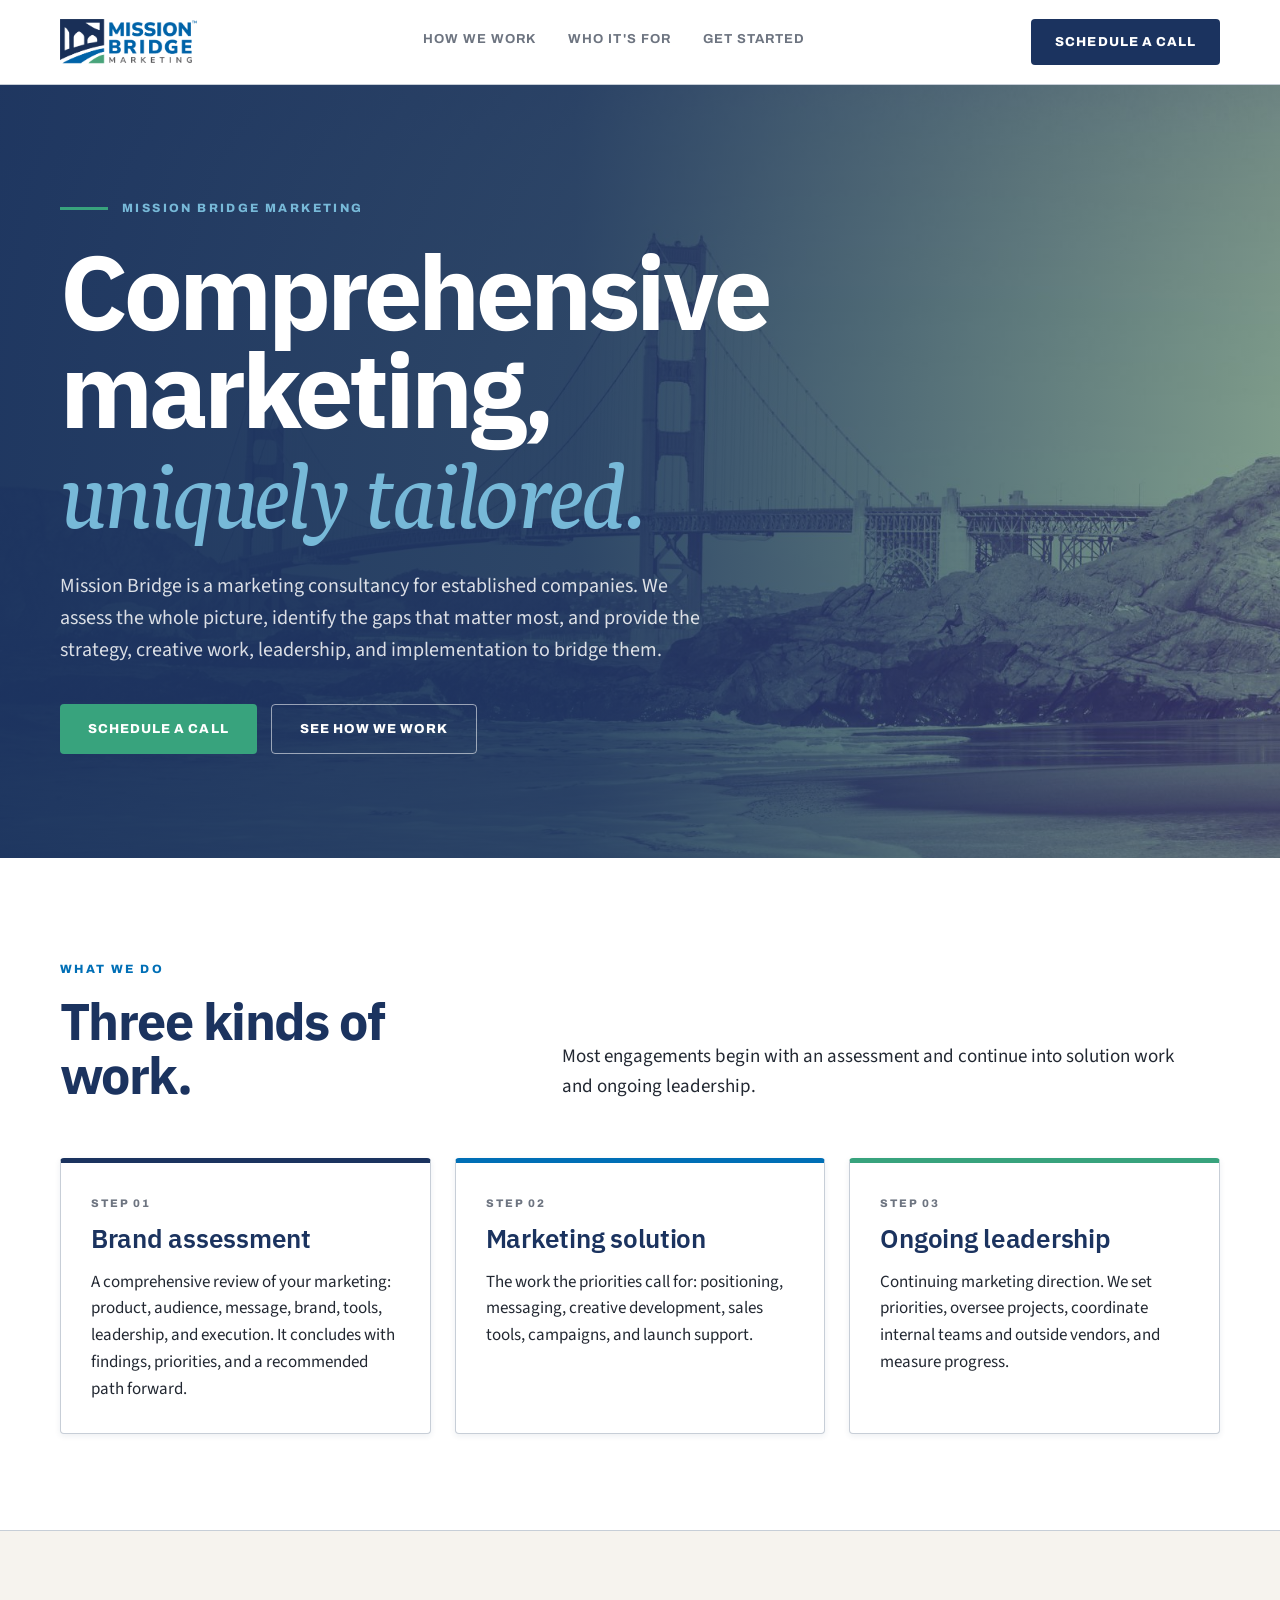
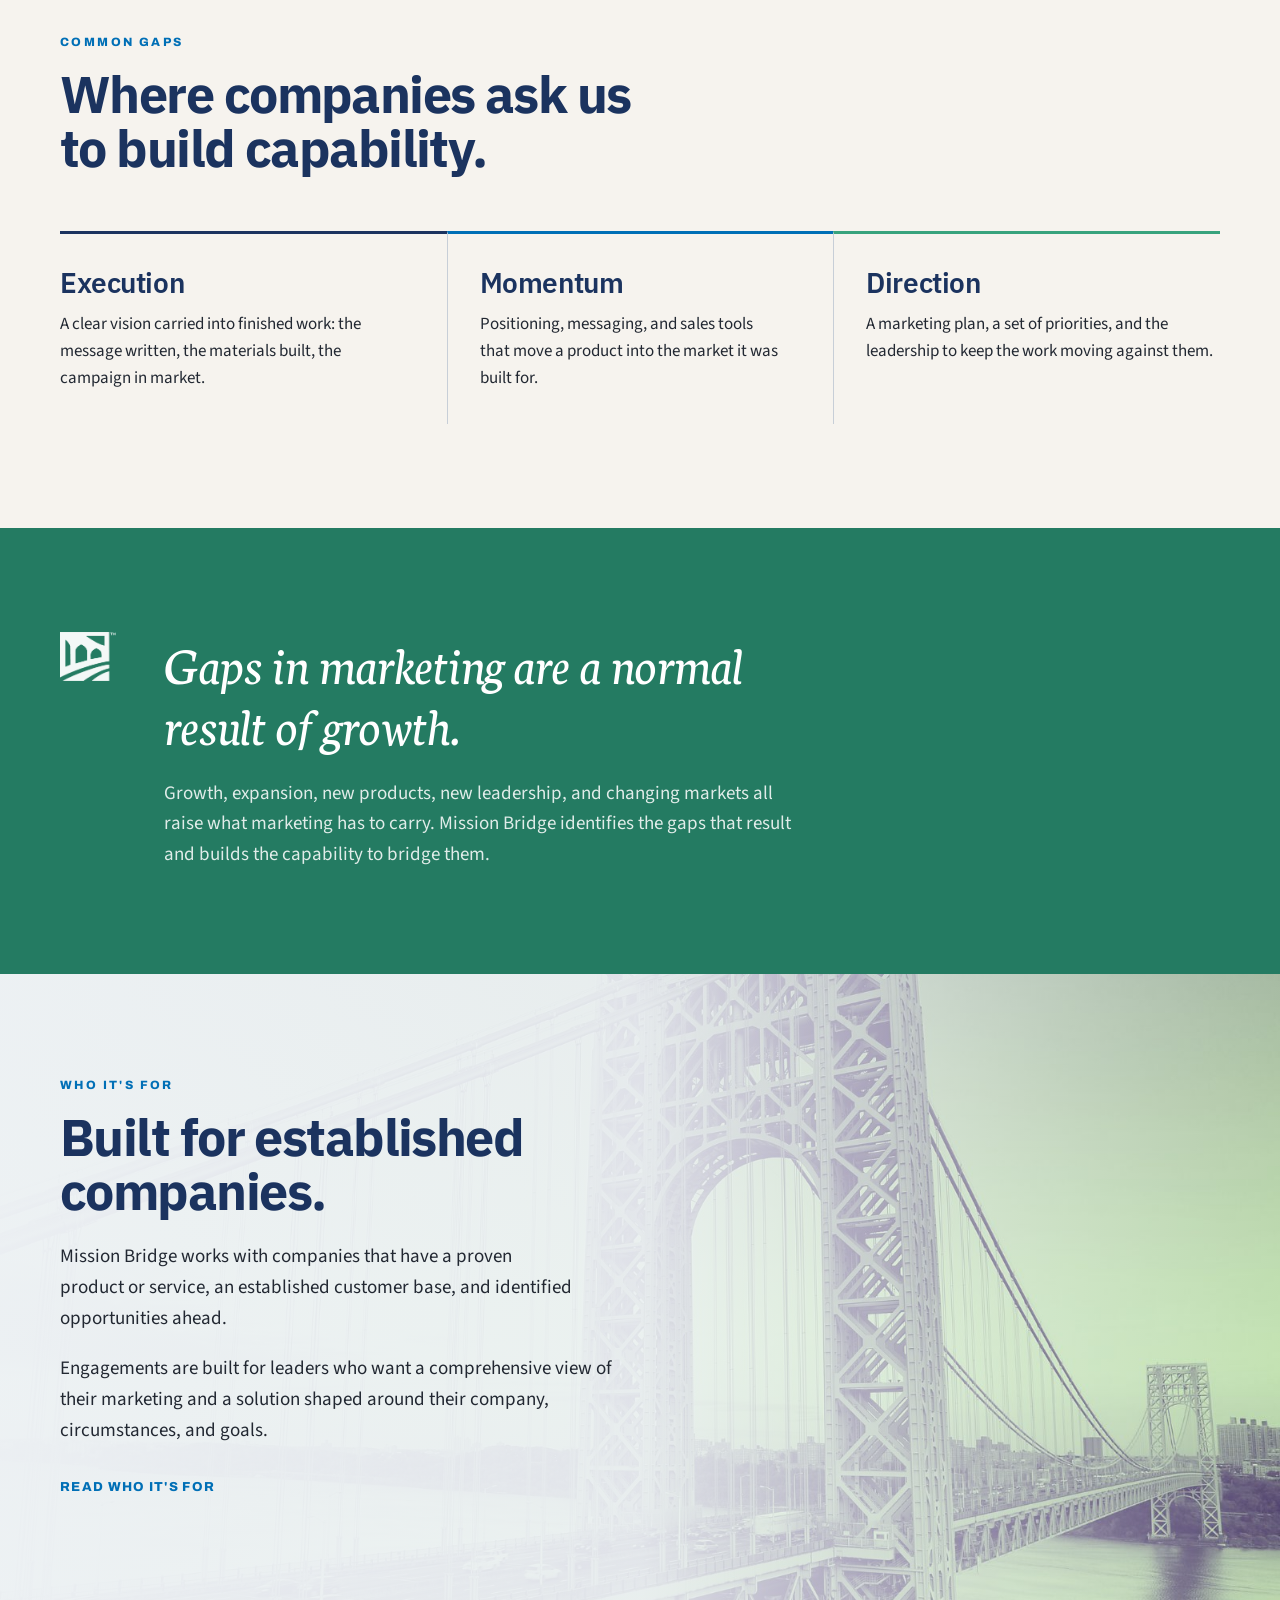
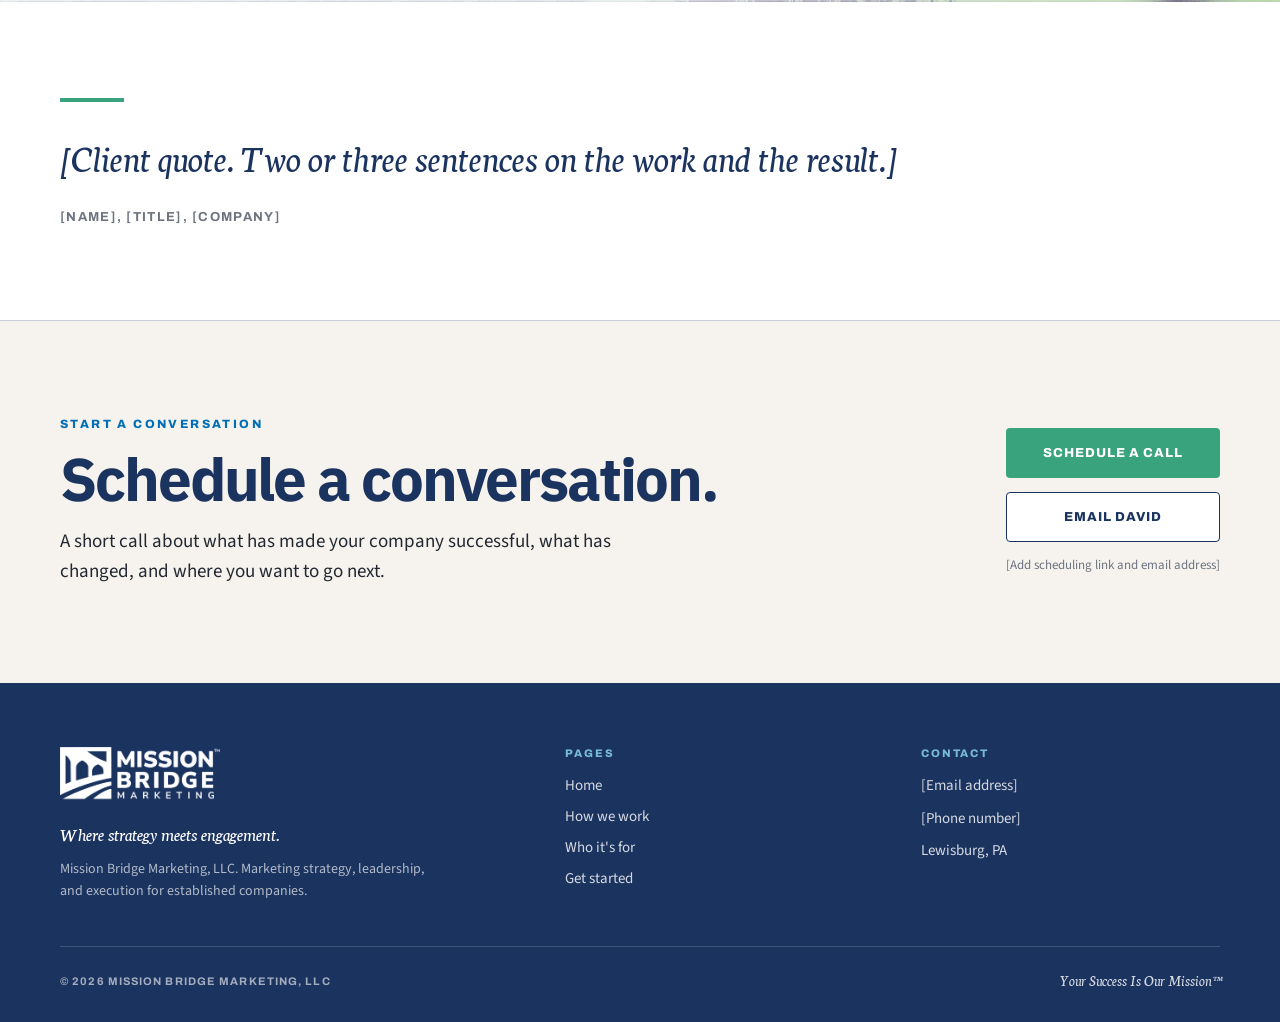
==== commit 8d605d2c: "Use bridge photos as section backgrounds" ====
--- a/index.html
+++ b/index.html
@@ -30,6 +30,16 @@
   .hv14:hover{color: #fff !important}
   .hv15:hover{color: #fff !important}
 
+  .photo-bg { background-size: cover !important; background-position: center right !important; background-repeat: no-repeat !important; }
+  .photo-navy  { background-image: linear-gradient(90deg, rgba(27,51,95,0.97) 0%, rgba(27,51,95,0.88) 45%, rgba(27,51,95,0.35) 100%), var(--photo) !important; }
+  .photo-slate { background-image: linear-gradient(90deg, rgba(238,242,245,0.98) 0%, rgba(238,242,245,0.92) 50%, rgba(238,242,245,0.15) 100%), var(--photo) !important; }
+  .photo-paper { background-image: linear-gradient(90deg, rgba(246,243,238,0.98) 0%, rgba(246,243,238,0.92) 50%, rgba(246,243,238,0.15) 100%), var(--photo) !important; }
+
+  @media (max-width: 900px) {
+    .photo-navy  { background-image: linear-gradient(rgba(27,51,95,0.86), rgba(27,51,95,0.86)), var(--photo) !important; }
+    .photo-slate { background-image: linear-gradient(rgba(238,242,245,0.9), rgba(238,242,245,0.9)), var(--photo) !important; }
+    .photo-paper { background-image: linear-gradient(rgba(246,243,238,0.9), rgba(246,243,238,0.9)), var(--photo) !important; }
+  }
   @media (max-width: 900px) {
     header nav { display: none !important; }
     [style*="padding: 0 40px"] { padding-left: 20px !important; padding-right: 20px !important; }
@@ -40,8 +50,6 @@
     p[style*="font-size: 54px"], p[style*="font-size: 38px"], p[style*="font-size: 34px"] { font-size: 28px !important; }
     [style*="font-size: 96px"] { font-size: 56px !important; }
     [style*="padding: 116px 0"], [style*="padding: 104px 0"], [style*="padding: 96px 0"], [style*="padding: 88px 0"] { padding-top: 64px !important; padding-bottom: 64px !important; }
-    [style*="height: 480px"], [style*="height: 420px"], [style*="height: 380px"] { height: 260px !important; }
-    .photo-band { height: 220px !important; }
   }
 </style>
 </head>
@@ -67,7 +75,7 @@
 
   
   <main>
-    <section style="background: var(--mbm-navy); color: #fff;">
+    <section style="background: var(--mbm-navy); color: #fff; --photo: url(assets/bridges/golden-gate-sage.jpg);" class="photo-bg photo-navy">
       <div style="max-width: 1240px; margin: 0 auto; padding: 0 40px;">
         <div style="display: grid; grid-template-columns: minmax(0, 1.25fr) minmax(0, 0.75fr); gap: 64px; align-items: end; padding: 116px 0 104px;">
           <div>
@@ -81,10 +89,6 @@
               <a href="#schedule" style="display: inline-flex; align-items: center; min-height: 50px; padding: 16px 28px; background: var(--mbm-teal); color: #fff; border-radius: 4px; font-family: var(--font-utility); font-weight: 800; font-size: 13px; letter-spacing: 0.08em; text-transform: uppercase; transition: background 200ms var(--ease-standard);" class="hv4">Schedule a call</a>
               <a href="how-we-work.html" style="display: inline-flex; align-items: center; min-height: 50px; padding: 16px 28px; background: transparent; color: #fff; border: 1.5px solid rgba(255,255,255,0.55); border-radius: 4px; font-family: var(--font-utility); font-weight: 800; font-size: 13px; letter-spacing: 0.08em; text-transform: uppercase; transition: border-color 200ms var(--ease-standard);" class="hv5">See how we work</a>
             </div>
-          </div>
-          
-          <div style="height: 480px; position: relative;">
-            <img src="assets/bridges/golden-gate-sage.jpg" alt="Golden Gate Bridge" style="position:absolute;inset:0;width:100%;height:100%;object-fit:cover;display:block;">
           </div>
           
         </div>
@@ -157,7 +161,7 @@
       </div>
     </section>
 
-    <section style="background: var(--mbm-light-slate);">
+    <section style="background: var(--mbm-light-slate); --photo: url(assets/bridges/gw-bridge-sage.jpg);" class="photo-bg photo-slate">
       <div style="max-width: 1240px; margin: 0 auto; padding: 0 40px;">
         <div style="display: grid; grid-template-columns: minmax(0, 1fr) minmax(0, 0.9fr); gap: 72px; align-items: center; padding: 104px 0;">
           <div>
@@ -166,10 +170,6 @@
             <p style="font-family: var(--font-body); font-size: 19px; line-height: 1.62; color: var(--mbm-ink); margin: 0 0 20px; max-width: 620px;">Mission Bridge works with companies that have a proven product or service, an established customer base, and identified opportunities ahead.</p>
             <p style="font-family: var(--font-body); font-size: 19px; line-height: 1.62; color: var(--mbm-ink); margin: 0 0 28px; max-width: 620px;">Engagements are built for leaders who want a comprehensive view of their marketing and a solution shaped around their company, circumstances, and goals.</p>
             <a href="who-its-for.html" style="display: inline-flex; align-items: center; gap: 10px; font-family: var(--font-utility); font-weight: 800; font-size: 13px; letter-spacing: 0.1em; text-transform: uppercase; color: var(--mbm-blue); border-bottom: 1.5px solid transparent; padding-bottom: 3px;" class="hv9">Read who it's for</a>
-          </div>
-          
-          <div style="height: 420px; position: relative;">
-            <img src="assets/bridges/gw-bridge-sage.jpg" alt="George Washington Bridge" style="position:absolute;inset:0;width:100%;height:100%;object-fit:cover;display:block;">
           </div>
           
         </div>
